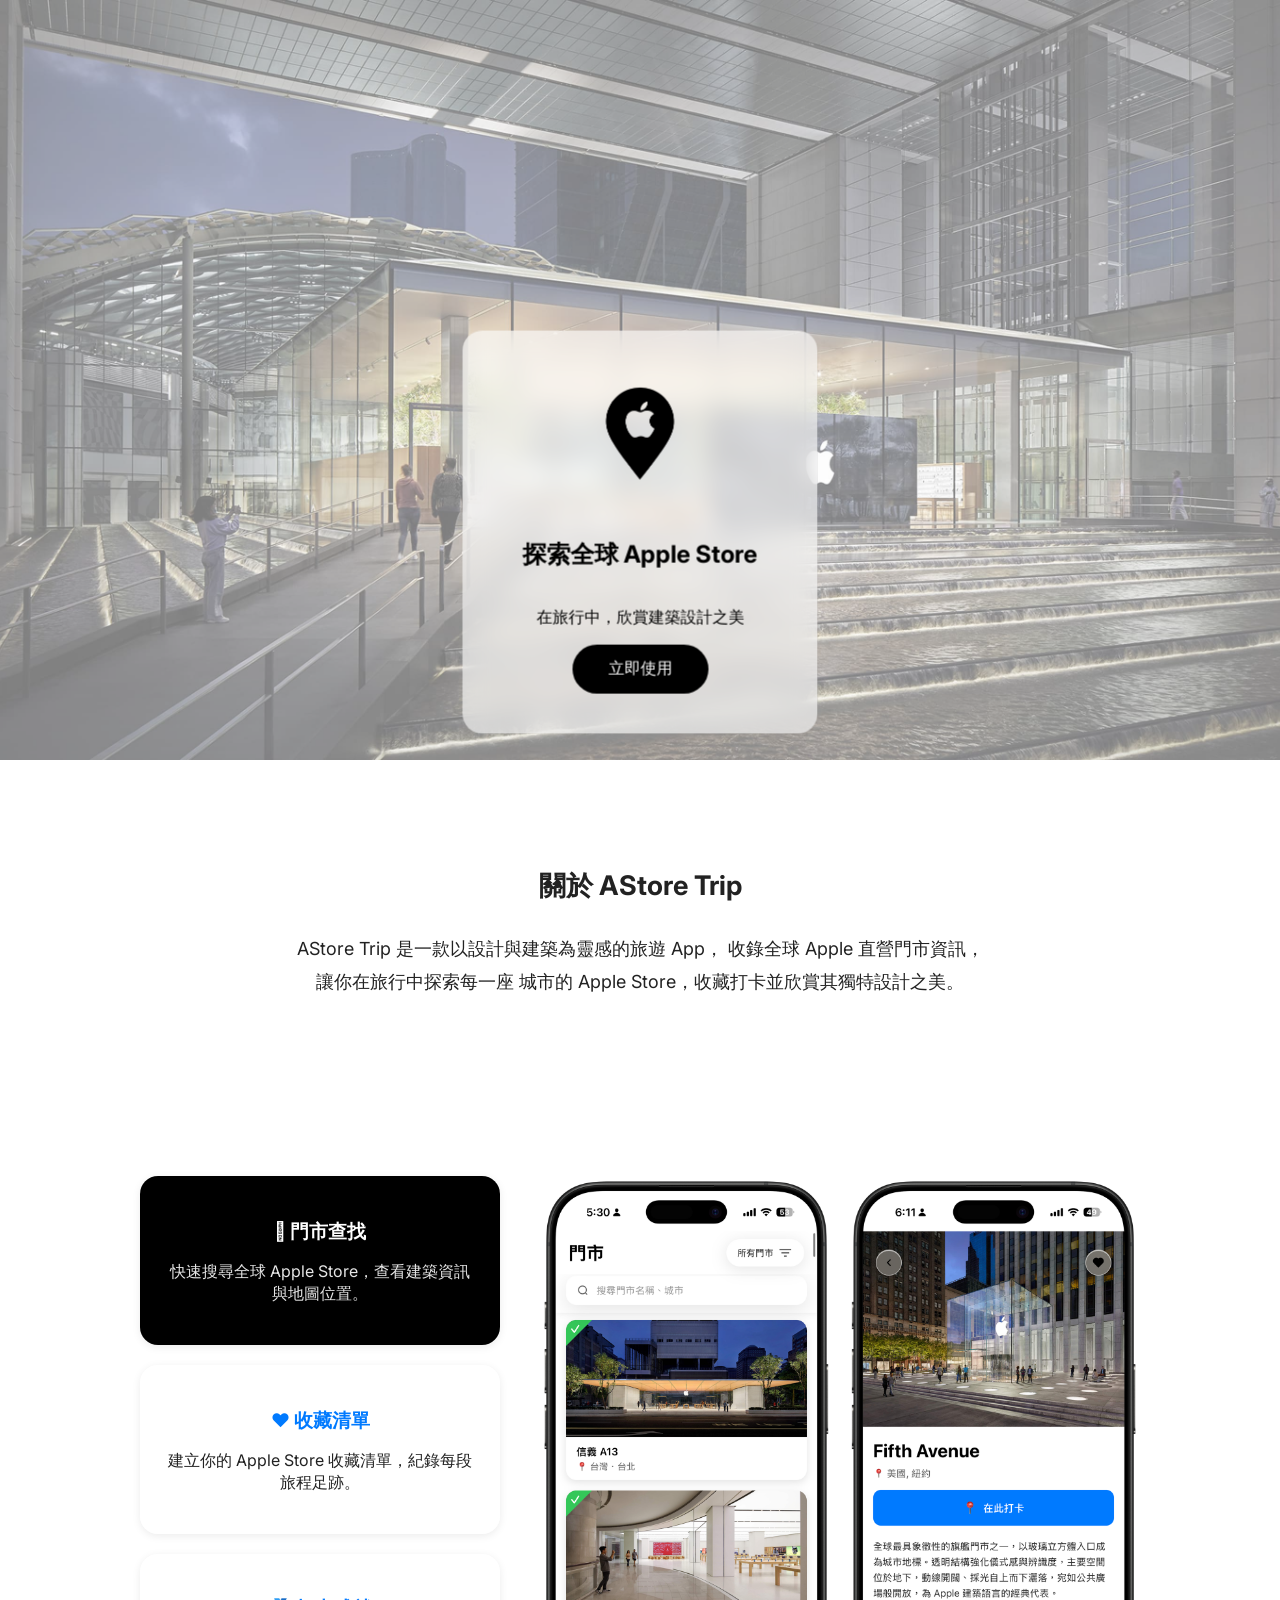
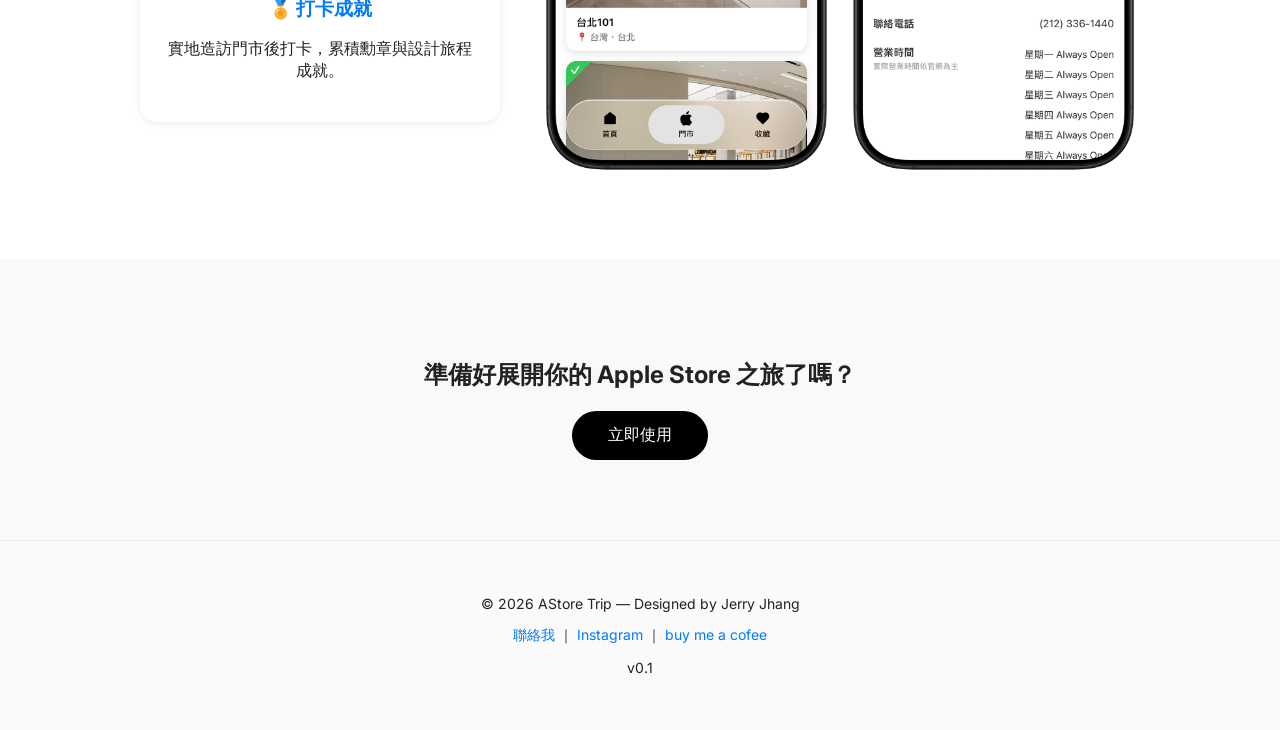
==== index.html @ a3249363 "v0.1" ====
<!DOCTYPE html>
<html lang="zh-Hant">
<head>
  <meta charset="UTF-8" />
  <meta name="viewport" content="width=device-width, initial-scale=1.0" />
  <title>AStore Trip - 探索全球 Apple Store</title>
  <link rel="icon" type="image/png" href="assets/logo.png" />
  <link rel="stylesheet" href="style.css" />
</head>
<body>
  <!-- Header Bar -->
  <header class="header-bar" id="header-bar">
    <div class="header-content">
      <img src="assets/logo.png" alt="AStore Trip Logo" class="header-logo" />
      <h2 class="header-title">AStore Trip</h2>
    </div>
    <button class="cta-btn header-cta-btn cta-button">立即使用</button>
  </header>

  <!-- Hero 區 -->
  <section class="hero">
    <div class="hero-bg" id="hero-bg"></div>
    <div class="hero-content glass">
      <img src="assets/logo.png" alt="AStore Trip Logo" class="hero-logo" />
      <h1>探索全球 Apple Store</h1>
      <p>在旅行中，欣賞建築設計之美</p>
      <button class="cta-btn cta-button" id="hero-cta-btn">立即使用</button>
    </div>
  </section>

  <!-- 主題敘事區 -->
  <section class="about">
    <h2>關於 AStore Trip</h2>
    <p>
      AStore Trip 是一款以設計與建築為靈感的旅遊 App，
      收錄全球 Apple 直營門市資訊，讓你在旅行中探索每一座
      城市的 Apple Store，收藏打卡並欣賞其獨特設計之美。
    </p>
  </section>

  <!-- 功能亮點區 -->
  <section class="features">
    <div class="feature-image">
      <img src="assets/01.png" alt="門市查找 UI" class="ui-image active" data-image="01" />
      <img src="assets/02.png" alt="收藏清單 UI" class="ui-image" data-image="02" />
      <img src="assets/03.png" alt="打卡成就 UI" class="ui-image" data-image="03" />
    </div>
    <div class="feature-list">
      <div class="feature glass" data-feature="01">
        <h3> 門市查找</h3>
        <p>快速搜尋全球 Apple Store，查看建築資訊與地圖位置。</p>
      </div>
      <div class="feature glass" data-feature="02">
        <h3>❤️ 收藏清單</h3>
        <p>建立你的 Apple Store 收藏清單，紀錄每段旅程足跡。</p>
      </div>
      <div class="feature glass" data-feature="03">
        <h3>🏅 打卡成就</h3>
        <p>實地造訪門市後打卡，累積勳章與設計旅程成就。</p>
      </div>
    </div>
    <div class="feature-indicators" id="feature-indicators">
      <span class="indicator active" data-indicator="01"></span>
      <span class="indicator" data-indicator="02"></span>
      <span class="indicator" data-indicator="03"></span>
    </div>
  </section>

  <!-- CTA 區 -->
  <section class="cta">
    <h2>準備好展開你的 Apple Store 之旅了嗎？</h2>
    <button class="cta-btn cta-button">立即使用</button>
  </section>

  <!-- 頁腳區 -->
  <footer>
    <p>© 2026 AStore Trip — Designed by Jerry Jhang</p>
    <p>
      <a href="mailto:jerry10jerry10@gmail.com">聯絡我</a> ｜ 
      <a href="https://www.instagram.com/jerry10jerry10">Instagram</a> ｜ 
      <a href="https://buymeacoffee.com/jerryjhang">buy me a cofee</a>
    </p>
    <p>v0.1</p>
  </footer>

  <!-- 桌面瀏覽器提示彈窗 -->
  <div class="modal-overlay" id="modal-overlay">
    <div class="modal-content">
      <h3>哇～請使用手機瀏覽器開啟</h3>
      <p>為了最佳的使用體驗，目前僅支援行動裝置使用，請用手機瀏覽器開啟</p>
      <button class="modal-close-btn" id="modal-close-btn">我知道了</button>
    </div>
  </div>

  <script src="script.js"></script>
</body>
</html>
---- style.css ----
@import url('https://fonts.googleapis.com/css2?family=Inter:wght@400;600&display=swap');

body {
  font-family: 'Inter', sans-serif;
  color: #222;
  background-color: #fff;
  margin: 0;
  padding: 0;
  overflow-x: hidden;
}

/* --- Header Bar --- */
.header-bar {
  position: fixed;
  top: 20px;
  left: 16px;
  right: 16px;
  padding: 12px 24px;
  border-radius: 16px;
  backdrop-filter: blur(20px);
  background: rgba(255, 255, 255, 0.7);
  box-shadow: 0 4px 16px rgba(0, 0, 0, 0.1);
  z-index: 1000;
  display: none;
  align-items: center;
  justify-content: space-between;
  transition: opacity 0.3s ease-in-out, transform 0.3s ease-in-out;
  opacity: 0;
  transform: translateY(-10px);
}

.header-bar.visible {
  display: flex;
  opacity: 1;
  transform: translateY(0);
}

.header-content {
  display: flex;
  align-items: center;
  gap: 12px;
}

.header-logo {
  width: 32px;
  height: 32px;
  object-fit: contain;
}

.header-title {
  margin: 0;
  font-size: 18px;
  font-weight: 600;
  color: #000;
}

.header-cta-btn {
  padding: 10px 24px;
  font-size: 14px;
  white-space: nowrap;
}

section {
  padding: 80px 20px;
  text-align: center;
}

/* --- Hero 區 --- */
.hero {
  position: relative;
  height: 600px;
  color: #000;
  overflow: hidden;
}

.hero-bg {
  position: absolute;
  top: 0;
  left: 0;
  width: 100%;
  height: 100%;
  background-size: cover;
  background-position: center;
  background-repeat: no-repeat;
  opacity: 0;
  transition: opacity 0.3s ease-in-out;
  z-index: 0;
}

.hero-content {
  position: absolute;
  top: 70%;
  left: 50%;
  transform: translateX(-50%) translateY(-50%);
  z-index: 1;
  padding: 40px 60px;
  border-radius: 20px;
  backdrop-filter: blur(12px);
  background: rgba(255,255,255,0.6);
  display: flex;
  flex-direction: column;
  align-items: center;
}

.hero-logo {
  width: 128px;
  height: 128px;
  object-fit: contain;
  margin-bottom: 20px;
}

.cta-btn {
  background-color: #000;
  color: #fff;
  border: none;
  border-radius: 25px;
  padding: 14px 36px;
  font-size: 16px;
  cursor: pointer;
  transition: 0.3s;
}
.cta-btn:hover { background-color: #333; }

/* --- 主題敘事區 --- */
.about {
  max-width: 700px;
  margin: auto;
  font-size: 18px;
  line-height: 1.8;
}

/* --- 功能亮點區 --- */
.features {
  display: flex;
  flex-direction: column;
  align-items: center;
  justify-content: center;
  gap: 40px;
}

@media (min-width: 769px) {
  .features {
    flex-direction: row;
    align-items: flex-start;
    justify-content: center;
  }
  
  .feature-list {
    order: 1;
    flex: 0 0 auto;
  }
  
  .feature-image {
    order: 2;
    flex: 0 0 auto;
    align-self: center;
  }
}

.feature-image {
  position: relative;
  max-width: 600px;
  width: 100%;
}

.feature-image img {
  max-width: 600px;
  width: 100%;
  border-radius: 20px;
  position: absolute;
  top: 0;
  left: 0;
  opacity: 0;
  transition: opacity 0.3s ease-in-out;
}

.feature-image img.active {
  opacity: 1;
  position: relative;
}

.feature-list {
  display: flex;
  flex-direction: column;
  gap: 20px;
  max-width: 360px;
  width: 100%;
}

@media (max-width: 768px) {
  .feature-list {
    flex-direction: row;
    overflow-x: auto;
    overflow-y: hidden;
    scroll-snap-type: x mandatory;
    -webkit-overflow-scrolling: touch;
    scrollbar-width: none; /* Firefox */
    -ms-overflow-style: none; /* IE and Edge */
    max-width: 100%;
    gap: 16px;
    padding: 0 20px;
  }
  
  .feature-list::-webkit-scrollbar {
    display: none; /* Chrome, Safari, Opera */
  }
  
  .feature {
    flex: 0 0 calc(100% - 40px);
    min-width: calc(100% - 40px);
    scroll-snap-align: center;
  }
  
  .feature-indicators {
    display: flex;
    justify-content: center;
    align-items: center;
    gap: 8px;
    margin-top: 20px;
    width: 100%;
  }
  
  .indicator {
    width: 8px;
    height: 8px;
    border-radius: 50%;
    background: rgba(0, 0, 0, 0.2);
    transition: all 0.3s ease-in-out;
    cursor: pointer;
  }
  
  .indicator.active {
    background: #000;
    width: 24px;
    border-radius: 4px;
  }
}

@media (min-width: 769px) {
  .feature-indicators {
    display: none;
  }
}

.feature {
  padding: 24px;
  border-radius: 18px;
  background: rgba(255,255,255,0.55);
  backdrop-filter: blur(10px);
  box-shadow: 0 2px 8px rgba(0,0,0,0.08);
  cursor: pointer;
  transition: transform 0.2s ease-in-out, box-shadow 0.2s ease-in-out, background 0.3s ease-in-out, color 0.3s ease-in-out;
}

.feature:hover {
  transform: translateY(-2px);
  box-shadow: 0 4px 12px rgba(0,0,0,0.12);
}

.feature.active {
  background: #000;
  color: #fff;
}

.feature.active h3 {
  color: #fff;
}

.feature.active p {
  color: rgba(255, 255, 255, 0.9);
}

.feature h3 {
  margin-bottom: 10px;
  color: #007aff;
}

/* --- CTA 區 --- */
.cta {
  background: #f9f9f9;
}

/* --- 頁腳 --- */
footer {
  padding: 40px 20px;
  font-size: 14px;
  background: #fafafa;
  border-top: 1px solid #eee;
  text-align: center;
}
footer a {
  color: #007aff;
  text-decoration: none;
}
footer a:hover {
  text-decoration: underline;
}

/* --- 彈窗樣式 --- */
.modal-overlay {
  position: fixed;
  top: 0;
  left: 0;
  width: 100%;
  height: 100%;
  background: rgba(0, 0, 0, 0.5);
  backdrop-filter: blur(4px);
  z-index: 10000;
  display: none;
  align-items: center;
  justify-content: center;
  opacity: 0;
  transition: opacity 0.3s ease-in-out;
}

.modal-overlay.show {
  display: flex;
  opacity: 1;
}

.modal-content {
  background: #fff;
  border-radius: 20px;
  padding: 40px;
  max-width: 400px;
  width: calc(100% - 32px);
  text-align: center;
  box-shadow: 0 8px 32px rgba(0, 0, 0, 0.2);
  transform: scale(0.9);
  transition: transform 0.3s ease-in-out;
}

.modal-overlay.show .modal-content {
  transform: scale(1);
}

.modal-content h3 {
  margin: 0 0 16px 0;
  font-size: 24px;
  font-weight: 600;
  color: #000;
}

.modal-content p {
  margin: 0 0 24px 0;
  font-size: 16px;
  line-height: 1.6;
  color: #666;
}

.modal-close-btn {
  background-color: #000;
  color: #fff;
  border: none;
  border-radius: 25px;
  padding: 12px 32px;
  font-size: 16px;
  cursor: pointer;
  transition: 0.3s;
}

.modal-close-btn:hover {
  background-color: #333;
}

/* --- 響應式設計 --- */
@media (max-width: 768px) {
  .header-bar {
    padding: 10px 16px;
  }
  
  .header-title {
    font-size: 16px;
  }
  
  .header-cta-btn {
    padding: 8px 16px;
    font-size: 13px;
  }
  
  .header-logo {
    width: 28px;
    height: 28px;
  }
  
  .hero-content {
    left: 16px;
    right: 16px;
    width: auto;
    transform: translateY(-50%);
    padding: 30px 16px;
  }
}
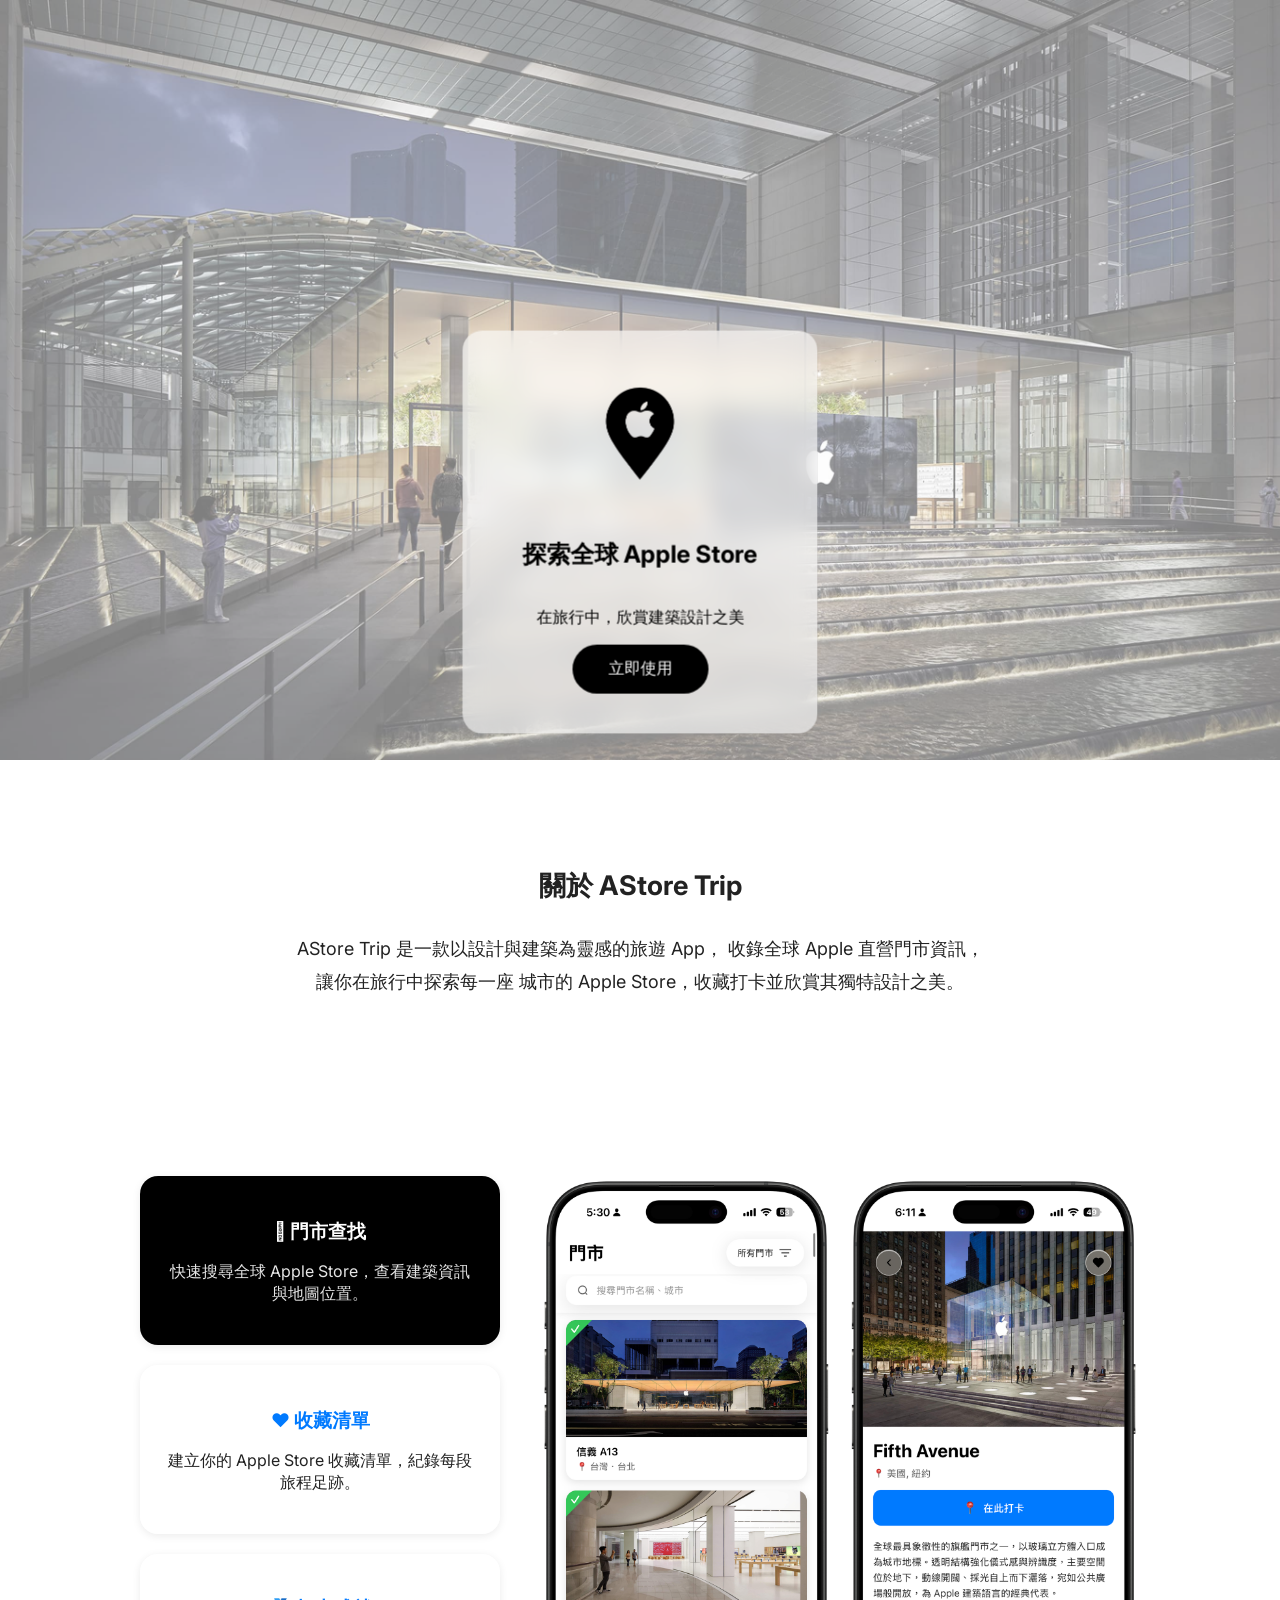
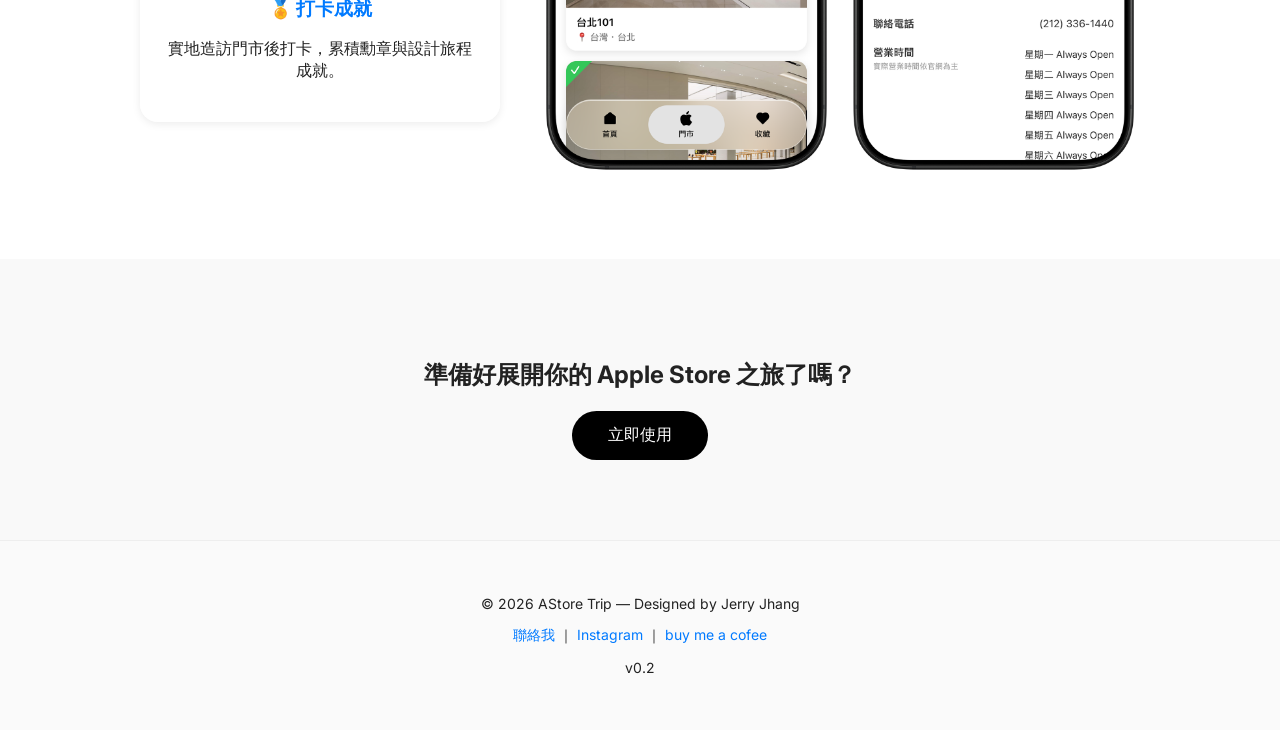
==== commit d80fe00a: "v0.2" ====
--- a/index.html
+++ b/index.html
@@ -80,7 +80,7 @@
       <a href="https://www.instagram.com/jerry10jerry10">Instagram</a> ｜ 
       <a href="https://buymeacoffee.com/jerryjhang">buy me a cofee</a>
     </p>
-    <p>v0.1</p>
+    <p>v0.2</p>
   </footer>
 
   <!-- 桌面瀏覽器提示彈窗 -->
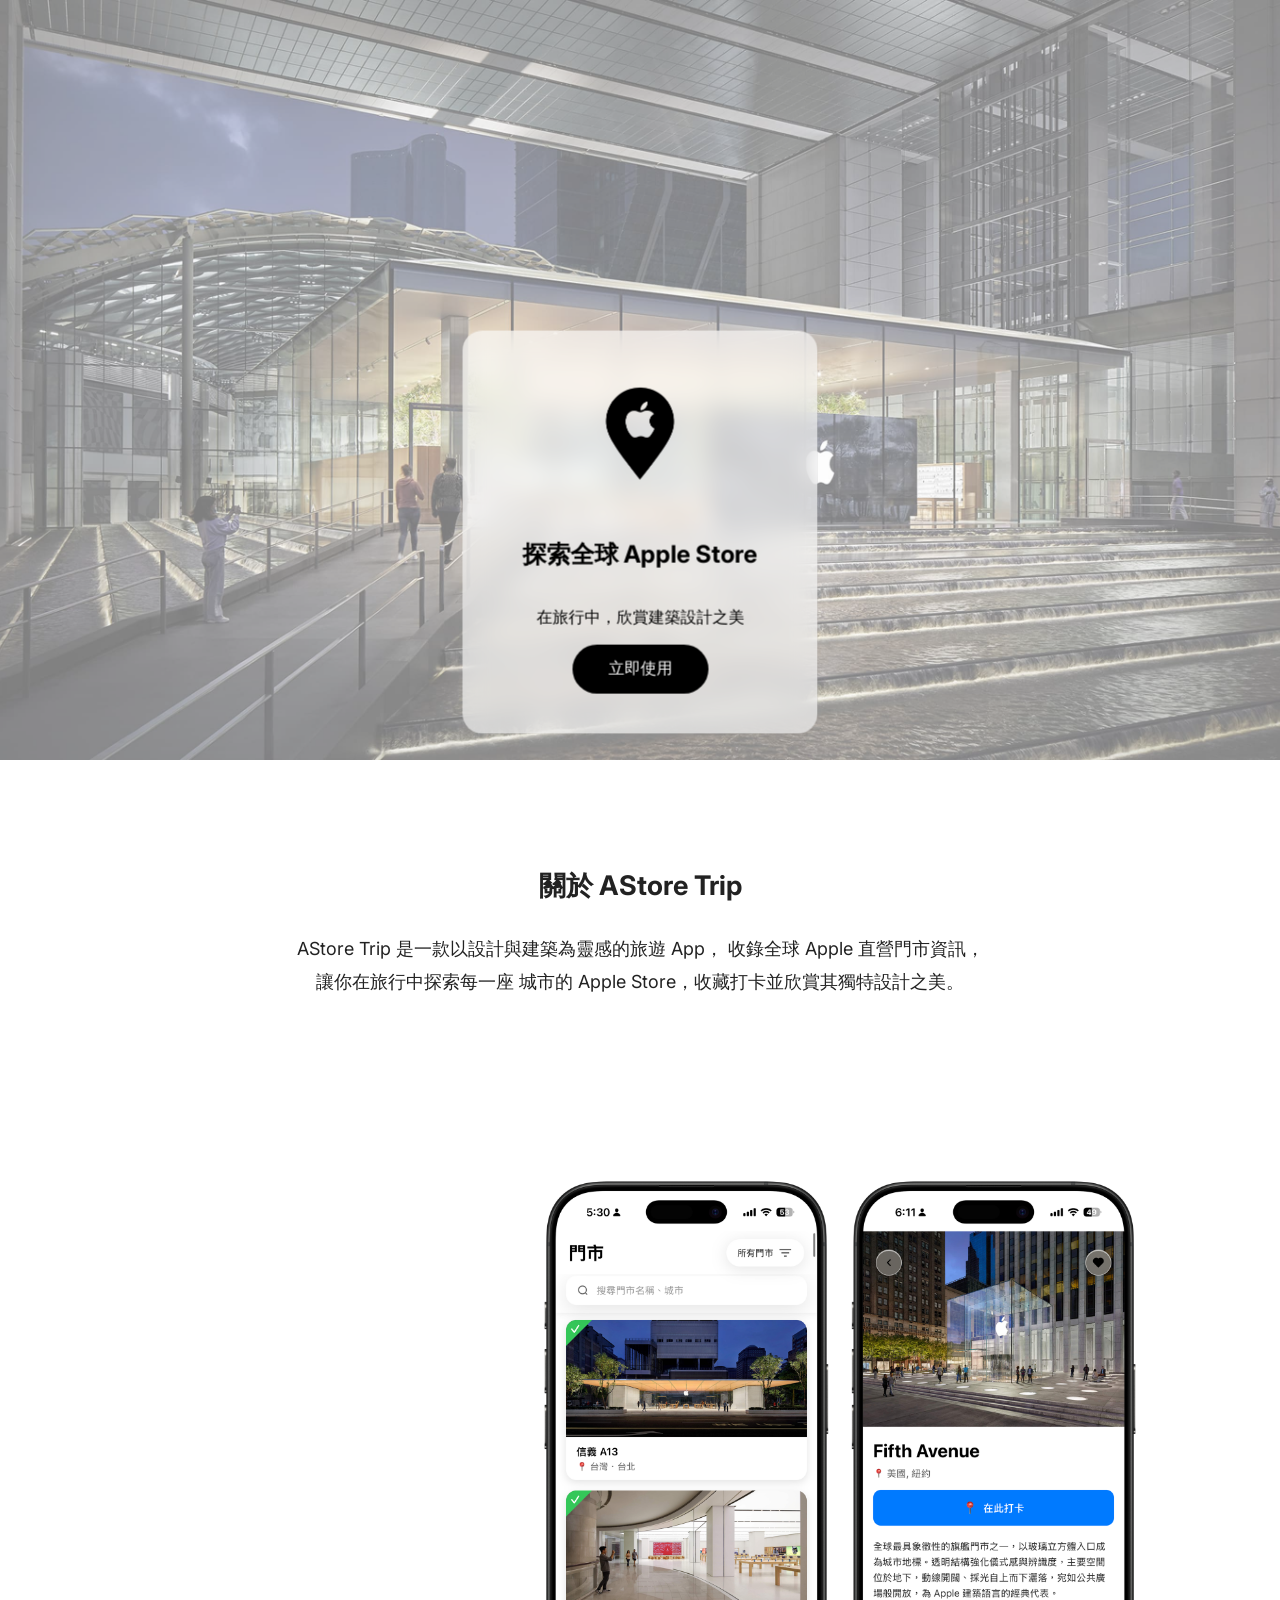
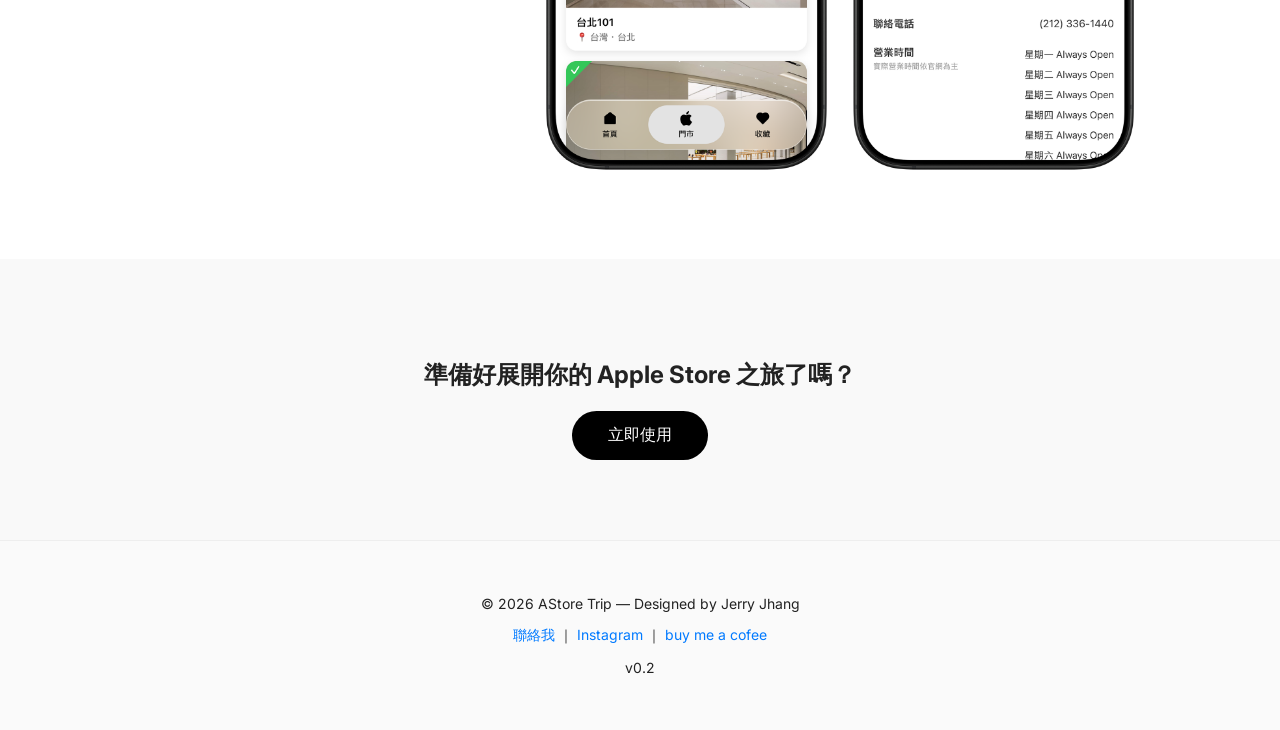
==== commit a809feea: "Add files via upload" ====
--- a/index.html
+++ b/index.html
@@ -86,8 +86,11 @@
   <!-- 桌面瀏覽器提示彈窗 -->
   <div class="modal-overlay" id="modal-overlay">
     <div class="modal-content">
-      <h3>哇～請使用手機瀏覽器開啟</h3>
-      <p>為了最佳的使用體驗，目前僅支援行動裝置使用，請用手機瀏覽器開啟</p>
+      <h3>請使用手機瀏覽器開啟</h3>
+      <p>為了最佳的使用體驗，目前僅支援行動裝置。請使用手機相機掃描下方 QR Code，用手機瀏覽器開啟。</p>
+      <div class="modal-qrcode">
+        <img src="assets/qrcode.png" alt="QR Code" />
+      </div>
       <button class="modal-close-btn" id="modal-close-btn">我知道了</button>
     </div>
   </div>
--- a/style.css
+++ b/style.css
@@ -348,6 +348,21 @@
   color: #666;
 }
 
+.modal-qrcode {
+  margin: 24px 0;
+  display: flex;
+  justify-content: center;
+  align-items: center;
+}
+
+.modal-qrcode img {
+  max-width: 200px;
+  width: 100%;
+  height: auto;
+  border-radius: 12px;
+  box-shadow: 0 4px 12px rgba(0, 0, 0, 0.1);
+}
+
 .modal-close-btn {
   background-color: #000;
   color: #fff;
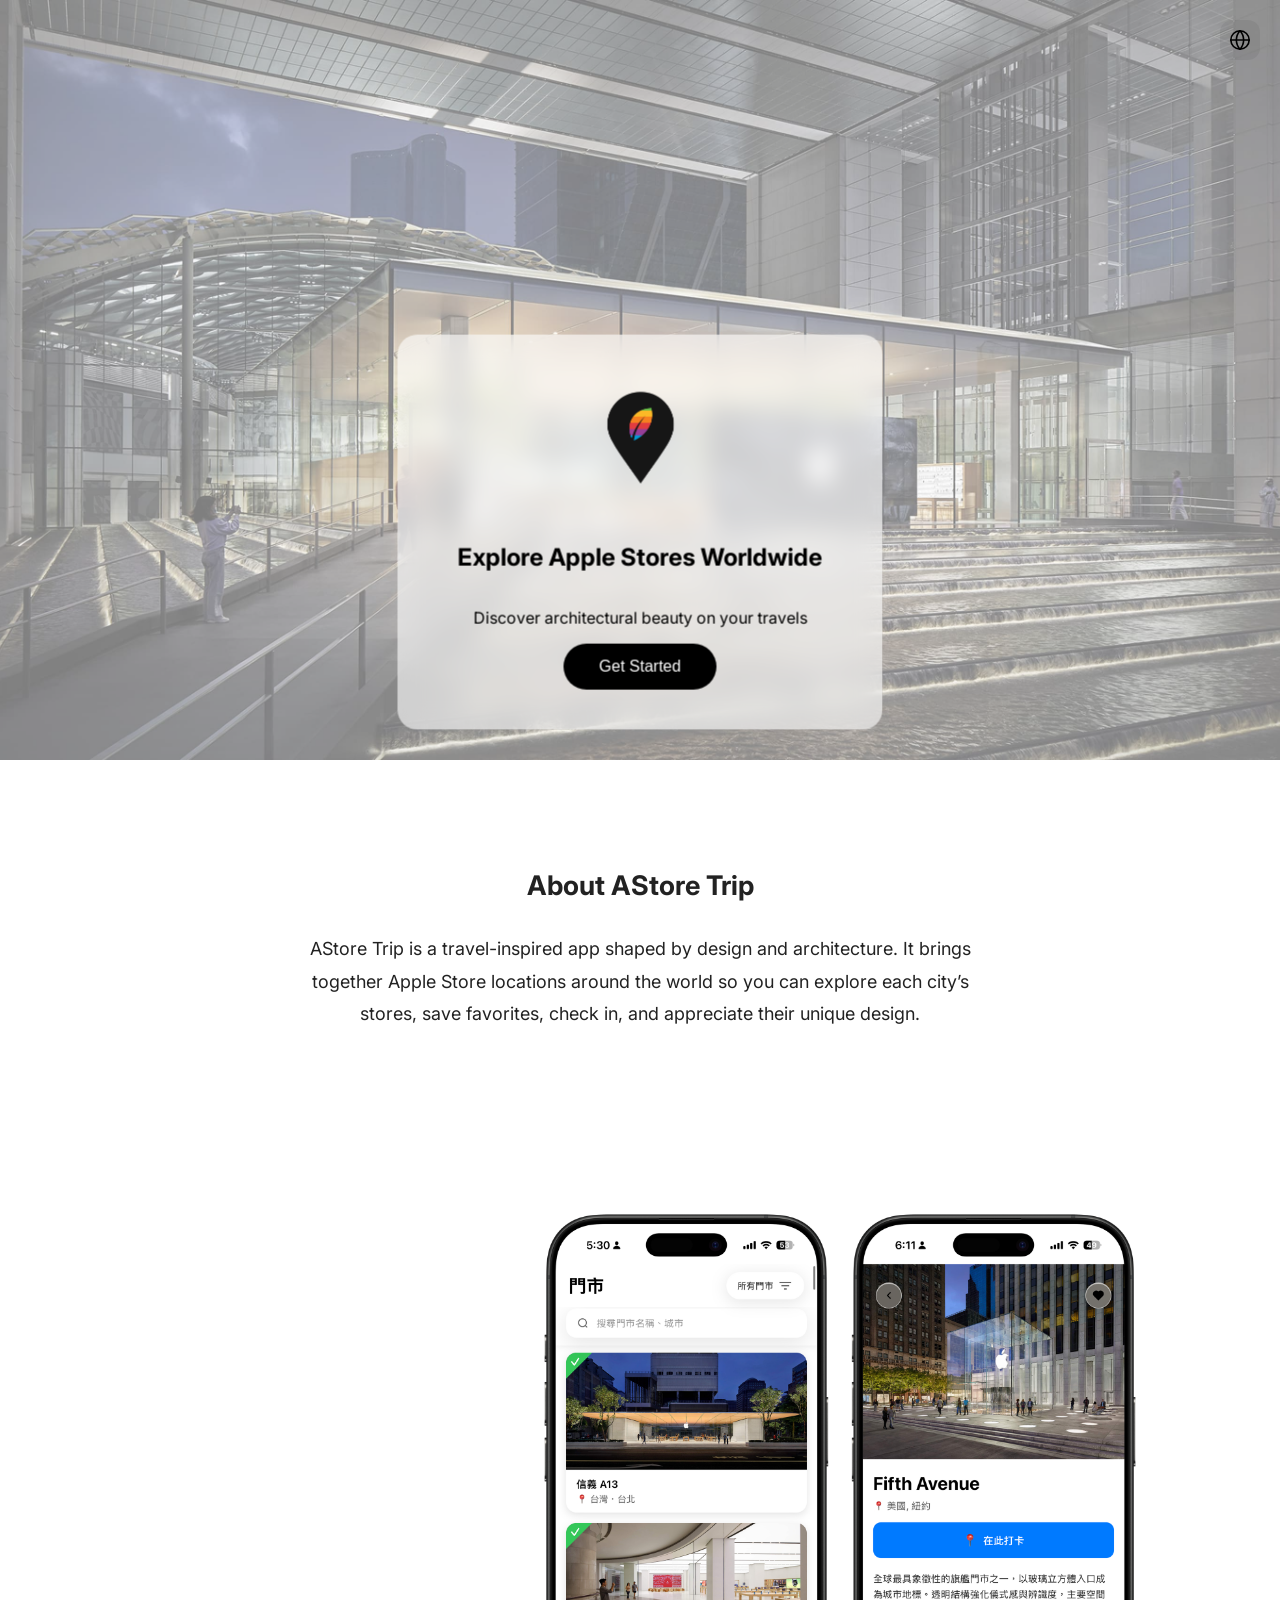
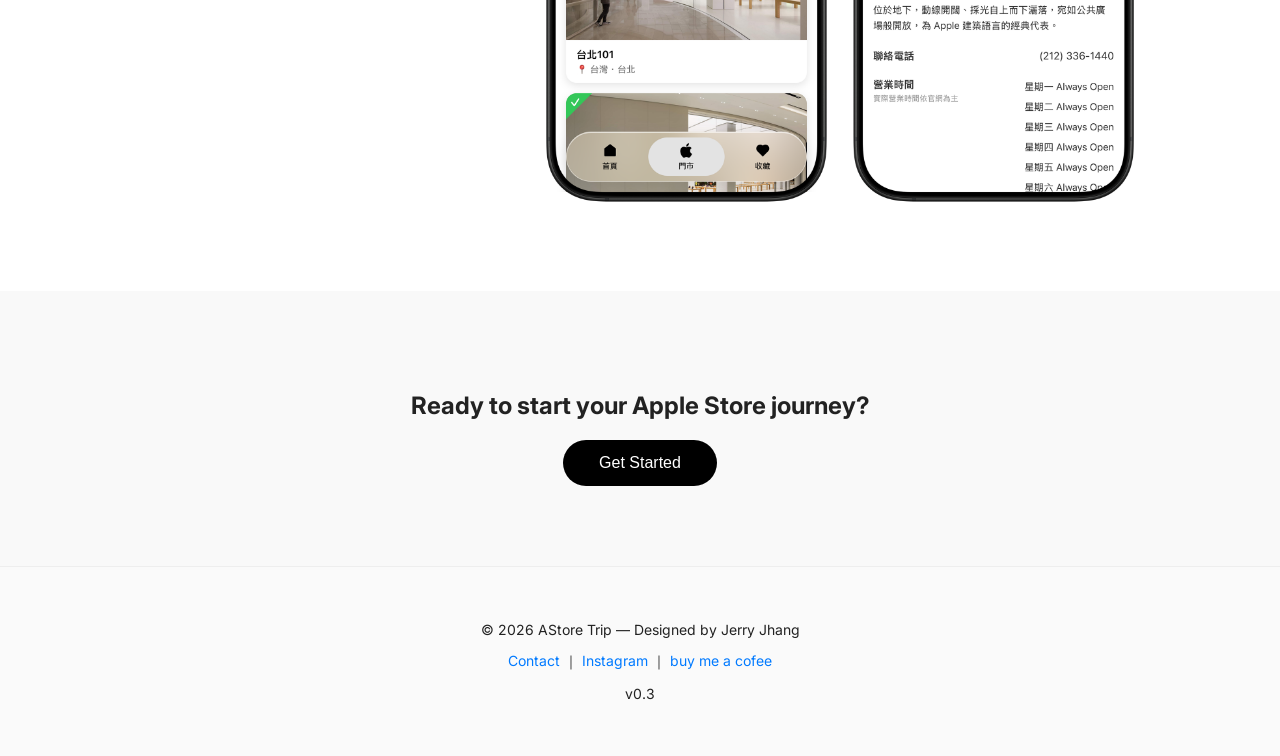
==== commit 198e1c8a: "Add files via upload" ====
--- a/index.html
+++ b/index.html
@@ -3,7 +3,16 @@
 <head>
   <meta charset="UTF-8" />
   <meta name="viewport" content="width=device-width, initial-scale=1.0" />
+  <!-- Google tag (gtag.js) -->
+  <script async src="https://www.googletagmanager.com/gtag/js?id=G-CBSDFVWSBS"></script>
+  <script>
+    window.dataLayer = window.dataLayer || [];
+    function gtag(){dataLayer.push(arguments);}
+    gtag('js', new Date());
+    gtag('config', 'G-CBSDFVWSBS');
+  </script>
   <title>AStore Trip - 探索全球 Apple Store</title>
+  <script src="lang-redirect.js"></script>
   <link rel="icon" type="image/png" href="assets/logo.png" />
   <link rel="stylesheet" href="style.css" />
 </head>
@@ -14,12 +23,42 @@
       <img src="assets/logo.png" alt="AStore Trip Logo" class="header-logo" />
       <h2 class="header-title">AStore Trip</h2>
     </div>
-    <button class="cta-btn header-cta-btn cta-button">立即使用</button>
+    <div class="header-actions">
+      <div class="lang-switch">
+        <button type="button" class="lang-switch-btn" aria-expanded="false" aria-haspopup="listbox" aria-label="選擇語言">
+          <svg class="lang-switch-icon" width="22" height="22" viewBox="0 0 24 24" fill="none" stroke="currentColor" stroke-width="1.75" stroke-linecap="round" stroke-linejoin="round" aria-hidden="true">
+            <circle cx="12" cy="12" r="10"/>
+            <path d="M2 12h20"/>
+            <path d="M12 2a15.3 15.3 0 0 1 4 10 15.3 15.3 0 0 1-4 10 15.3 15.3 0 0 1-4-10 15.3 15.3 0 0 1 4-10z"/>
+          </svg>
+        </button>
+        <ul class="lang-switch-menu" role="listbox" hidden>
+          <li role="option"><a href="index.html" class="lang-switch-item is-current" lang="zh-Hant">中文</a></li>
+          <li role="option"><a href="index_en.html" class="lang-switch-item" lang="en">English</a></li>
+        </ul>
+      </div>
+      <button class="cta-btn header-cta-btn cta-button">立即使用</button>
+    </div>
   </header>
 
   <!-- Hero 區 -->
   <section class="hero">
     <div class="hero-bg" id="hero-bg"></div>
+    <div class="hero-lang">
+      <div class="lang-switch lang-switch--hero">
+        <button type="button" class="lang-switch-btn" aria-expanded="false" aria-haspopup="listbox" aria-label="選擇語言">
+          <svg class="lang-switch-icon" width="22" height="22" viewBox="0 0 24 24" fill="none" stroke="currentColor" stroke-width="1.75" stroke-linecap="round" stroke-linejoin="round" aria-hidden="true">
+            <circle cx="12" cy="12" r="10"/>
+            <path d="M2 12h20"/>
+            <path d="M12 2a15.3 15.3 0 0 1 4 10 15.3 15.3 0 0 1-4 10 15.3 15.3 0 0 1-4-10 15.3 15.3 0 0 1 4-10z"/>
+          </svg>
+        </button>
+        <ul class="lang-switch-menu" role="listbox" hidden>
+          <li role="option"><a href="index.html" class="lang-switch-item is-current" lang="zh-Hant">中文</a></li>
+          <li role="option"><a href="index_en.html" class="lang-switch-item" lang="en">English</a></li>
+        </ul>
+      </div>
+    </div>
     <div class="hero-content glass">
       <img src="assets/logo.png" alt="AStore Trip Logo" class="hero-logo" />
       <h1>探索全球 Apple Store</h1>
@@ -80,7 +119,7 @@
       <a href="https://www.instagram.com/jerry10jerry10">Instagram</a> ｜ 
       <a href="https://buymeacoffee.com/jerryjhang">buy me a cofee</a>
     </p>
-    <p>v0.2</p>
+    <p>v0.3</p>
   </footer>
 
   <!-- 桌面瀏覽器提示彈窗 -->
--- a/style.css
+++ b/style.css
@@ -54,10 +54,115 @@
   color: #000;
 }
 
+.header-actions {
+  display: flex;
+  align-items: center;
+  gap: 8px;
+}
+
 .header-cta-btn {
   padding: 10px 24px;
   font-size: 14px;
   white-space: nowrap;
+}
+
+/* --- 語言切換（header-bar） --- */
+.lang-switch {
+  position: relative;
+}
+
+.lang-switch-btn {
+  display: flex;
+  align-items: center;
+  justify-content: center;
+  width: 40px;
+  height: 40px;
+  padding: 0;
+  border: none;
+  border-radius: 12px;
+  background: transparent;
+  color: #000;
+  cursor: pointer;
+  transition: opacity 0.2s ease, color 0.2s ease;
+}
+
+.lang-switch-btn:hover {
+  opacity: 0.75;
+}
+
+.lang-switch-btn[aria-expanded="true"] {
+  opacity: 1;
+}
+
+.lang-switch-menu {
+  position: absolute;
+  top: calc(100% + 8px);
+  right: 0;
+  min-width: 140px;
+  margin: 0;
+  padding: 8px;
+  list-style: none;
+  border-radius: 12px;
+  background: rgba(255, 255, 255, 0.95);
+  backdrop-filter: blur(16px);
+  box-shadow: 0 8px 24px rgba(0, 0, 0, 0.12);
+  z-index: 1001;
+}
+
+.lang-switch-menu[hidden] {
+  display: none !important;
+}
+
+.lang-switch-menu:not([hidden]) {
+  display: block;
+}
+
+.lang-switch-item {
+  display: block;
+  padding: 10px 14px;
+  border-radius: 8px;
+  font-size: 14px;
+  color: #222;
+  text-decoration: none;
+  transition: background 0.15s ease;
+}
+
+.lang-switch-item:hover {
+  background: rgba(0, 0, 0, 0.06);
+}
+
+.lang-switch-item.is-current {
+  font-weight: 600;
+  background: rgba(0, 0, 0, 0.08);
+}
+
+/* Hero 右上角語言切換（按鈕保留灰色底） */
+.hero-lang {
+  position: absolute;
+  top: 20px;
+  right: 20px;
+  z-index: 2;
+}
+
+.lang-switch--hero .lang-switch-btn {
+  background: rgba(0, 0, 0, 0.06);
+  transition: background 0.2s ease, color 0.2s ease;
+  opacity: 1;
+}
+
+.lang-switch--hero .lang-switch-btn:hover {
+  background: rgba(0, 0, 0, 0.1);
+}
+
+.lang-switch--hero .lang-switch-btn[aria-expanded="true"] {
+  background: rgba(0, 0, 0, 0.12);
+}
+
+@media (max-width: 768px) {
+  .hero-lang {
+    top: 16px;
+    right: 16px;
+  }
 }
 
 section {
